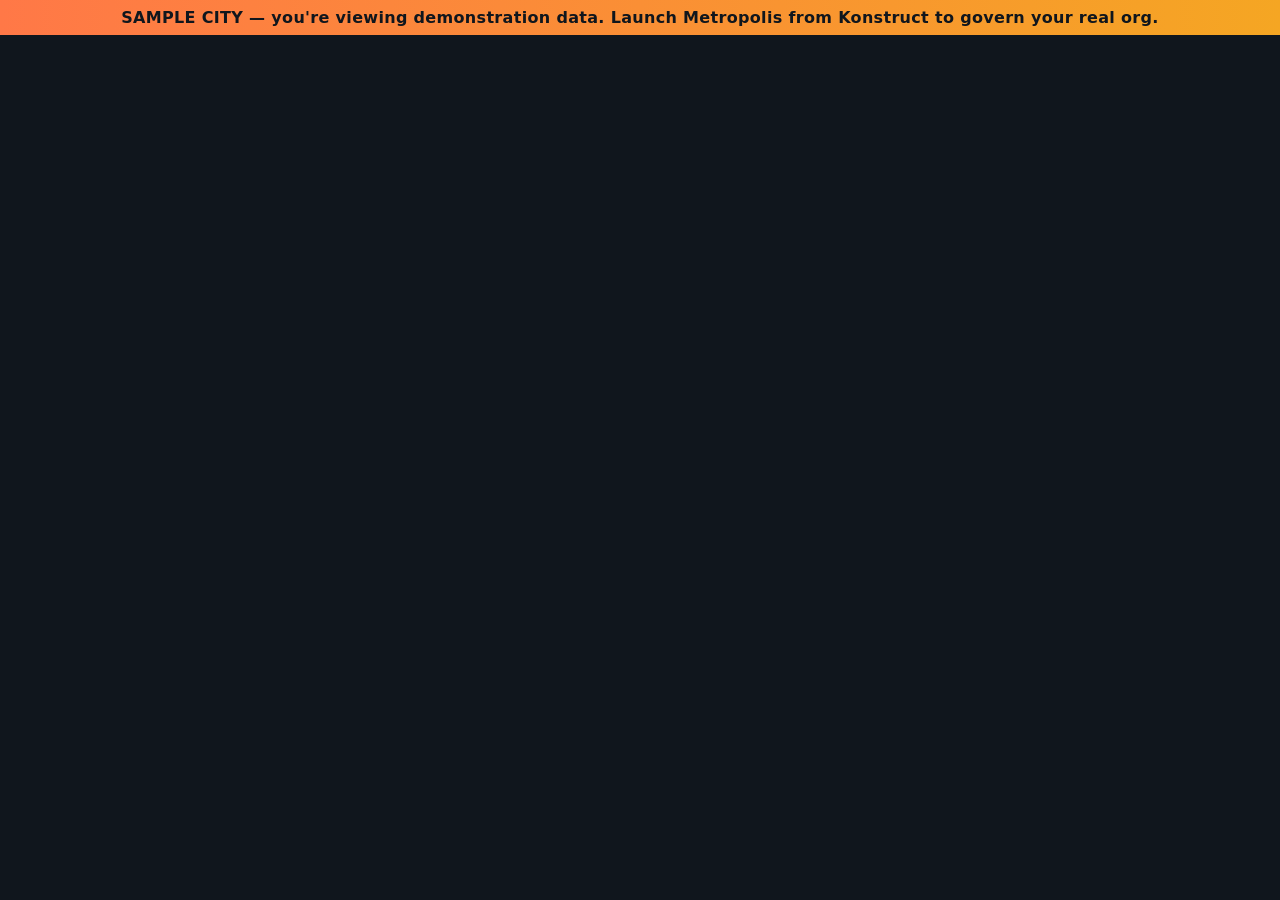
==== static/index.html @ d7d70e27 "feat(theme): metropolis skeleton — Go server, manifest, KONTRACT header, byte-copied kontract.js" ====
<!doctype html>
<html lang="en">
<head>
  <meta charset="utf-8" />
  <meta name="viewport" content="width=device-width, initial-scale=1.0, maximum-scale=1.0, user-scalable=no, viewport-fit=cover" />
  <title>Metropolis</title>
  <link rel="icon" href="./kontract-icon.svg" type="image/svg+xml" />
  <link rel="icon" href="./kontract-icon.png" type="image/png" sizes="64x64" />
  <link rel="stylesheet" href="./styles.css" />
  <script type="importmap">
    {
      "imports": {
        "three": "./vendor/three.module.min.js",
        "three/addons/": "./vendor/addons/"
      }
    }
  </script>
  <!-- kontract.js is a classic script: it defines the top-level `kontract`
       const that module code reads as a bare identifier (NOT window.kontract). -->
  <script src="./kontract.js"></script>
</head>
<body>
  <div id="stage">
    <div id="canvas-root"></div>
    <div id="labels-root" aria-hidden="true"></div>
  </div>

  <div id="hud">
    <div id="sample-banner" hidden></div>
    <header id="hud-top"></header>
    <aside id="hud-right"></aside>
    <footer id="hud-bottom"></footer>
    <div id="panel-root"></div>
    <div id="modal-root"></div>
    <div id="toast-stack"></div>
  </div>

  <div id="fallback" hidden></div>

  <script type="module" src="./js/main.js"></script>
</body>
</html>
---- static/styles.css ----
/* Metropolis — HUD chrome over the 3D city. Dark #10161d, golden-hour accents. */

:root {
  --ink: #10161d;
  --ink-2: #1a2230;
  --paper: #f3f5f7;
  --gold: #f5a623;
  --ember: #ff7847;
  --teal: #39c0c8;
  --danger: #ff4d4d;
  --hud-radius: 10px;
  --hud-border: 1px solid rgba(243, 245, 247, 0.14);
  --hud-bg: rgba(16, 22, 29, 0.86);
  font-family: "Avenir Next", "Segoe UI", system-ui, sans-serif;
}

* { box-sizing: border-box; margin: 0; padding: 0; }

html, body {
  height: 100%;
  overflow: hidden;
  background: var(--ink);
  color: var(--paper);
}

#stage, #canvas-root, #canvas-root canvas {
  position: absolute;
  inset: 0;
  width: 100%;
  height: 100%;
}

#labels-root {
  position: absolute;
  inset: 0;
  pointer-events: none;
  overflow: hidden;
}

#hud {
  position: absolute;
  inset: 0;
  pointer-events: none; /* children opt back in */
  display: flex;
  flex-direction: column;
}

#hud > * { pointer-events: auto; }

/* ---- standalone sample banner (honest, always visible when standalone) ---- */
#sample-banner {
  width: 100%;
  background: linear-gradient(90deg, var(--ember), var(--gold));
  color: var(--ink);
  font-weight: 700;
  text-align: center;
  padding: 8px 14px;
  letter-spacing: 0.02em;
}
#sample-banner[hidden] { display: none; }

/* ---- WebGL fallback: truthful DOM city directory ---- */
#fallback {
  position: absolute;
  inset: 0;
  overflow: auto;
  background: var(--ink);
  padding: 24px;
}
#fallback[hidden] { display: none; }

#toast-stack {
  position: absolute;
  top: 56px;
  right: 16px;
  display: flex;
  flex-direction: column;
  gap: 8px;
}
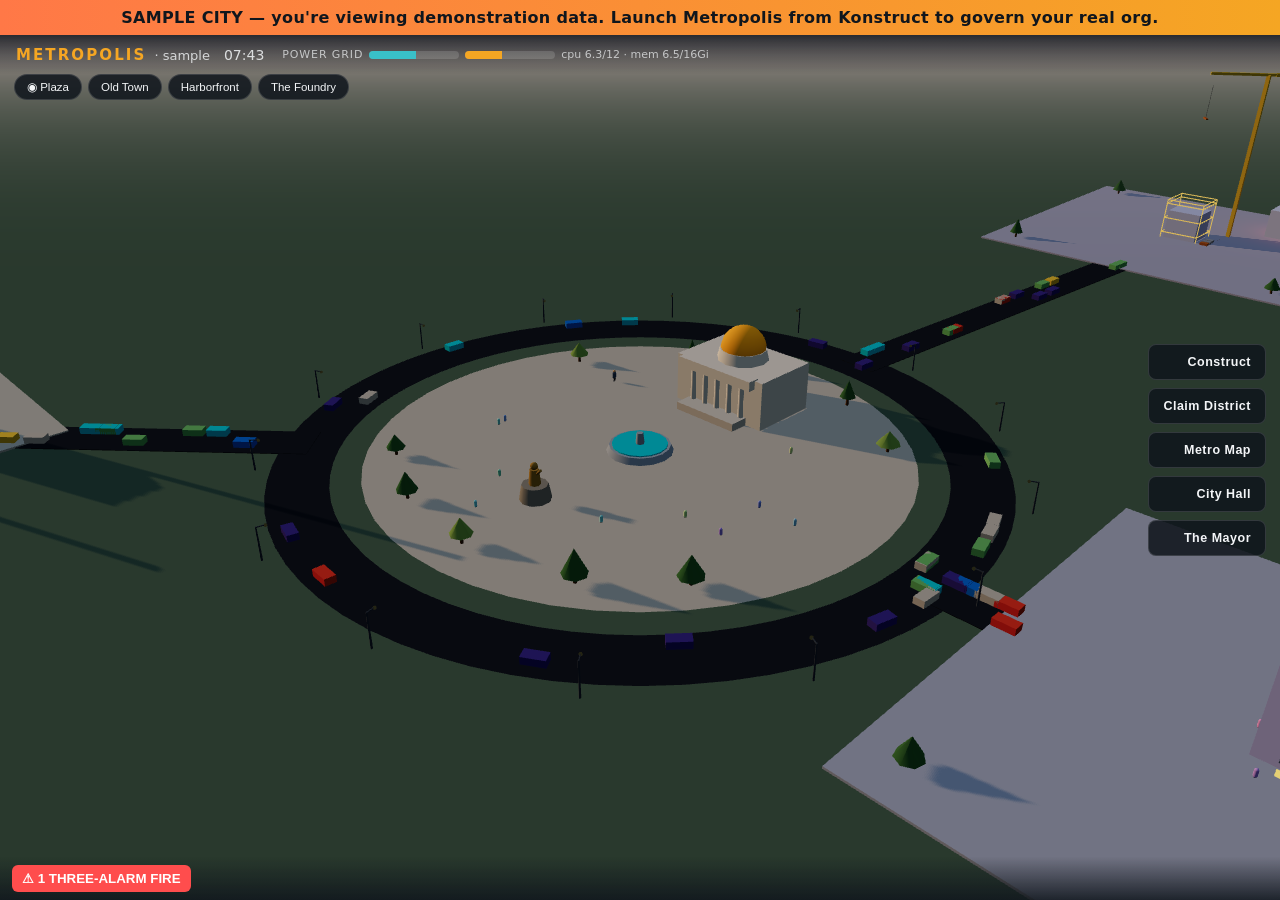
==== commit b21301e7: "refactor: kontract theme contract becomes theme theme.js exposes global theme with theme-rpc/theme-s" ====
--- a/static/index.html
+++ b/static/index.html
@@ -4,8 +4,8 @@
   <meta charset="utf-8" />
   <meta name="viewport" content="width=device-width, initial-scale=1.0, maximum-scale=1.0, user-scalable=no, viewport-fit=cover" />
   <title>Metropolis</title>
-  <link rel="icon" href="./kontract-icon.svg" type="image/svg+xml" />
-  <link rel="icon" href="./kontract-icon.png" type="image/png" sizes="64x64" />
+  <link rel="icon" href="./theme-icon.svg" type="image/svg+xml" />
+  <link rel="icon" href="./theme-icon.png" type="image/png" sizes="64x64" />
   <link rel="stylesheet" href="./styles.css" />
   <script type="importmap">
     {
@@ -15,9 +15,9 @@
       }
     }
   </script>
-  <!-- kontract.js is a classic script: it defines the top-level `kontract`
-       const that module code reads as a bare identifier (NOT window.kontract). -->
-  <script src="./kontract.js"></script>
+  <!-- theme.js is a classic script: it defines the top-level `theme`
+       const that module code reads as a bare identifier (NOT window.theme). -->
+  <script src="./theme.js"></script>
 </head>
 <body>
   <div id="stage">
--- a/static/styles.css
+++ b/static/styles.css
@@ -76,4 +76,259 @@
   display: flex;
   flex-direction: column;
   gap: 8px;
-}
+  z-index: 30;
+}
+
+/* ---- top bar ---- */
+#hud-top {
+  display: flex;
+  align-items: center;
+  gap: 18px;
+  padding: 10px 16px;
+  background: linear-gradient(180deg, rgba(16, 22, 29, 0.85), rgba(16, 22, 29, 0));
+}
+.brand strong { letter-spacing: 0.14em; font-size: 15px; color: var(--gold); }
+.hud-org { margin-left: 8px; color: var(--paper); opacity: 0.8; font-size: 13px; }
+.hud-clock { margin-left: 14px; font-variant-numeric: tabular-nums; font-size: 14px; color: var(--paper); opacity: 0.85; }
+
+.quota { display: flex; align-items: center; gap: 6px; }
+.quota-label { font-size: 11px; letter-spacing: 0.08em; text-transform: uppercase; opacity: 0.7; }
+.quota .bar {
+  width: 90px; height: 8px; border-radius: 4px; overflow: hidden;
+  background: rgba(243, 245, 247, 0.15); display: inline-block;
+}
+.quota .bar i { display: block; height: 100%; width: 0; background: var(--teal); transition: width 0.6s; }
+.quota .bar + .bar i { background: var(--gold); }
+.quota.hot .bar i { background: var(--danger); }
+.quota-text { font-size: 11px; opacity: 0.7; font-variant-numeric: tabular-nums; }
+
+/* ---- bottom: ticker + incidents ---- */
+#hud-bottom {
+  margin-top: auto;
+  display: flex;
+  align-items: center;
+  gap: 10px;
+  padding: 8px 12px;
+  background: linear-gradient(0deg, rgba(16, 22, 29, 0.85), rgba(16, 22, 29, 0));
+}
+.incidents {
+  background: var(--danger); color: #fff; border: 0; border-radius: 6px;
+  font-weight: 700; padding: 6px 10px; cursor: pointer; white-space: nowrap;
+  animation: throb 1.6s infinite;
+}
+@keyframes throb { 50% { transform: scale(1.05); } }
+.ticker { overflow: hidden; flex: 1; mask-image: linear-gradient(90deg, #000 92%, transparent); }
+.ticker-inner { display: flex; gap: 28px; white-space: nowrap; font-size: 12.5px; opacity: 0.85; }
+.tick::before { content: "◆ "; color: var(--gold); }
+
+/* ---- hover label ---- */
+.hover-label {
+  background: var(--hud-bg); border: var(--hud-border); border-radius: 6px;
+  padding: 4px 8px; font-size: 12px; display: flex; gap: 8px; align-items: baseline;
+  pointer-events: none; white-space: nowrap;
+}
+.hover-label strong { color: var(--gold); }
+.hover-label span { opacity: 0.85; font-size: 11px; }
+.hover-label span[data-phase="Failed"] { color: var(--danger); font-weight: 700; }
+
+/* ---- inspector panel ---- */
+#panel-root { position: absolute; top: 54px; right: 14px; bottom: 60px; pointer-events: none; z-index: 20; }
+.panel {
+  pointer-events: auto;
+  width: 300px; max-height: 100%; overflow-y: auto;
+  background: var(--hud-bg); border: var(--hud-border); border-radius: var(--hud-radius);
+  padding: 14px 16px; backdrop-filter: blur(6px);
+}
+.panel header { display: flex; align-items: center; justify-content: space-between; }
+.panel h2 { font-size: 16px; word-break: break-all; }
+.panel h3 { font-size: 12px; margin: 12px 0 6px; text-transform: uppercase; letter-spacing: 0.08em; opacity: 0.7; }
+.panel .x { background: none; border: 0; color: var(--paper); font-size: 20px; cursor: pointer; opacity: 0.7; }
+.phase-chip {
+  display: inline-block; border: 1.5px solid; border-radius: 5px;
+  font-size: 11px; font-weight: 800; letter-spacing: 0.06em;
+  padding: 3px 8px; margin: 8px 0;
+}
+.status-message { font-size: 12.5px; background: rgba(255, 77, 77, 0.12); border-left: 3px solid var(--danger); padding: 6px 8px; border-radius: 4px; word-break: break-word; }
+.panel a { color: var(--teal); font-size: 12.5px; word-break: break-all; }
+.igrid { display: grid; grid-template-columns: 1fr; gap: 3px; margin-top: 8px; }
+.irow { display: flex; justify-content: space-between; font-size: 12.5px; gap: 12px; }
+.ilabel { opacity: 0.6; }
+.ival { text-align: right; word-break: break-all; }
+.sparks small { opacity: 0.6; font-size: 10.5px; text-transform: uppercase; letter-spacing: 0.08em; }
+.spark { display: block; background: rgba(0, 0, 0, 0.25); border-radius: 4px; margin: 2px 0 8px; }
+.muted { opacity: 0.65; font-size: 12.5px; margin: 6px 0; }
+.district-apps { list-style: none; margin-top: 8px; }
+.district-apps li { display: flex; justify-content: space-between; align-items: baseline; gap: 10px; padding: 4px 0; }
+.linklike { background: none; border: 0; color: var(--teal); cursor: pointer; font-size: 13px; padding: 0; word-break: break-all; text-align: left; }
+.mini-phase { font-size: 10px; font-weight: 700; letter-spacing: 0.05em; white-space: nowrap; }
+
+/* ---- toasts + skip ---- */
+.toast {
+  background: var(--hud-bg); border: var(--hud-border); border-left: 3px solid var(--gold);
+  border-radius: 8px; padding: 10px 12px; min-width: 220px; max-width: 320px;
+  display: flex; flex-direction: column; gap: 2px; font-size: 12.5px;
+  transition: opacity 0.5s, transform 0.5s;
+}
+.toast-error { border-left-color: var(--danger); }
+.toast.gone { opacity: 0; transform: translateX(20px); }
+.skip-btn {
+  position: absolute; bottom: 76px; left: 50%; transform: translateX(-50%);
+  background: var(--hud-bg); border: var(--hud-border); color: var(--paper);
+  border-radius: 999px; padding: 8px 18px; cursor: pointer; font-size: 13px;
+  z-index: 25;
+}
+.skip-btn:hover { border-color: var(--gold); color: var(--gold); }
+
+/* ---- right rail ---- */
+#hud-right {
+  position: absolute; right: 14px; top: 50%; transform: translateY(-50%);
+  display: flex; flex-direction: column; gap: 8px; z-index: 10;
+}
+.rail-btn {
+  background: var(--hud-bg); border: var(--hud-border); color: var(--paper);
+  border-radius: 8px; padding: 10px 14px; cursor: pointer; font-size: 12.5px;
+  font-weight: 700; letter-spacing: 0.04em; text-align: right;
+}
+.rail-btn:hover { border-color: var(--gold); color: var(--gold); }
+
+/* panel sits above the rail when open */
+#panel-root { z-index: 20; }
+
+/* ---- modals ---- */
+.overlay {
+  position: absolute; inset: 0; background: rgba(5, 8, 12, 0.55);
+  display: flex; align-items: center; justify-content: center; z-index: 40;
+  pointer-events: auto;
+}
+.modal {
+  width: 420px; max-width: calc(100vw - 40px); max-height: 82vh; overflow-y: auto;
+  background: var(--ink-2); border: var(--hud-border); border-radius: 12px;
+  padding: 18px 20px;
+}
+.modal header { display: flex; justify-content: space-between; align-items: center; margin-bottom: 8px; }
+.modal h2 { font-size: 16px; }
+.modal label { display: block; font-size: 12px; opacity: 0.85; margin: 10px 0 4px; }
+.modal input[type="text"], .modal input[type="number"], .modal select {
+  width: 100%; box-sizing: border-box; background: rgba(0, 0, 0, 0.3);
+  border: var(--hud-border); border-radius: 6px; color: var(--paper);
+  padding: 8px 10px; font-size: 13.5px;
+}
+.modal .check { display: flex; align-items: center; gap: 8px; margin-top: 16px; }
+.modal .check input { width: auto; }
+.two-col { display: grid; grid-template-columns: 1fr 1fr; gap: 12px; }
+.slug-preview { color: var(--teal); }
+.mrow { display: flex; gap: 10px; justify-content: flex-end; margin-top: 16px; }
+.btn {
+  background: rgba(243, 245, 247, 0.08); border: var(--hud-border); color: var(--paper);
+  border-radius: 7px; padding: 9px 16px; cursor: pointer; font-size: 13px; font-weight: 700;
+}
+.btn.primary { background: var(--gold); border-color: var(--gold); color: var(--ink); }
+.btn.danger { background: var(--danger); border-color: var(--danger); color: #fff; }
+.btn:disabled { opacity: 0.5; cursor: wait; }
+.form-error { color: var(--danger); font-size: 12.5px; margin-top: 8px; }
+.size-grid { display: grid; grid-template-columns: repeat(4, 1fr); gap: 6px; }
+.size-btn {
+  background: rgba(0, 0, 0, 0.3); border: var(--hud-border); border-radius: 7px;
+  color: var(--paper); padding: 8px 4px; cursor: pointer; display: flex;
+  flex-direction: column; align-items: center; gap: 2px;
+}
+.size-btn small { opacity: 0.6; font-size: 9.5px; }
+.size-btn.sel { border-color: var(--gold); color: var(--gold); }
+.fit { margin-top: 14px; display: flex; flex-direction: column; gap: 4px; }
+.bar.wide { width: 100%; height: 10px; border-radius: 5px; background: rgba(243, 245, 247, 0.12); overflow: hidden; display: block; }
+.bar.wide i { display: block; height: 100%; width: 0; background: var(--teal); transition: width 0.4s, background 0.4s; }
+
+/* ---- inspector actions & tabs ---- */
+.actions { display: flex; flex-wrap: wrap; gap: 6px; margin: 10px 0; }
+.mini-btn {
+  background: rgba(243, 245, 247, 0.08); border: var(--hud-border); color: var(--paper);
+  border-radius: 5px; padding: 4px 9px; cursor: pointer; font-size: 11.5px;
+}
+.mini-btn:hover { border-color: var(--gold); color: var(--gold); }
+.mini-btn.danger:hover { border-color: var(--danger); color: var(--danger); }
+.scale-ctl { display: inline-flex; align-items: center; gap: 4px; }
+.branch-ctl { display: inline-flex; gap: 4px; }
+.inline-input {
+  width: 90px; background: rgba(0, 0, 0, 0.3); border: var(--hud-border);
+  border-radius: 5px; color: var(--paper); padding: 3px 6px; font-size: 12px;
+}
+.tabs { display: flex; gap: 2px; margin-top: 12px; border-bottom: var(--hud-border); }
+.tab {
+  background: none; border: 0; color: var(--paper); opacity: 0.55; cursor: pointer;
+  font-size: 12px; padding: 6px 10px; border-bottom: 2px solid transparent;
+}
+.tab.on { opacity: 1; border-bottom-color: var(--gold); color: var(--gold); }
+.wire {
+  background: rgba(0, 0, 0, 0.35); border-radius: 6px; padding: 8px;
+  font-size: 10.5px; line-height: 1.5; max-height: 220px; overflow-y: auto;
+  white-space: pre-wrap; word-break: break-all; margin-top: 8px;
+}
+.env-row { display: grid; grid-template-columns: 1fr 1.4fr; gap: 6px; margin-bottom: 6px; }
+.history { margin-top: 8px; display: flex; flex-direction: column; gap: 4px; }
+.hrow { display: flex; gap: 8px; font-size: 11.5px; align-items: baseline; }
+.hrow b { color: var(--gold); }
+.hphase { font-weight: 700; font-size: 10.5px; }
+
+/* ---- game layer ---- */
+.hud-mayor { margin-left: auto; font-size: 12px; opacity: 0.85; color: var(--gold); white-space: nowrap; }
+.mayor-head { margin-bottom: 6px; }
+.slot-row h3 { text-transform: capitalize; }
+.cos-grid { display: grid; grid-template-columns: 1fr 1fr; gap: 6px; }
+.cos-btn {
+  background: rgba(0, 0, 0, 0.3); border: var(--hud-border); border-radius: 7px;
+  color: var(--paper); padding: 8px; cursor: pointer; text-align: left;
+  display: flex; flex-direction: column; gap: 2px;
+}
+.cos-btn small { opacity: 0.6; font-size: 10px; }
+.cos-btn.sel { border-color: var(--gold); }
+.cos-btn.sel b { color: var(--gold); }
+.cos-btn.locked { opacity: 0.45; cursor: not-allowed; }
+.quests { display: flex; flex-direction: column; gap: 4px; }
+.quest-row { display: flex; gap: 8px; align-items: baseline; font-size: 13px; }
+.quest-row.done { opacity: 0.55; }
+.quest-row.done .q-title { text-decoration: line-through; }
+.q-mark { color: var(--gold); width: 14px; }
+.q-xp { margin-left: auto; font-size: 11px; opacity: 0.7; }
+.shop-row {
+  display: flex; justify-content: space-between; align-items: center; gap: 12px;
+  padding: 8px 0; border-bottom: 1px solid rgba(243, 245, 247, 0.08);
+}
+.shop-row p { margin: 2px 0 0; }
+.shop-row .btn { text-decoration: none; white-space: nowrap; }
+
+/* ---- metro map ---- */
+.map-panel {
+  position: absolute; top: 54px; left: 14px; width: 300px;
+  background: var(--hud-bg); border: var(--hud-border); border-radius: var(--hud-radius);
+  padding: 14px 16px; backdrop-filter: blur(6px); z-index: 22;
+}
+.map-panel h2 { font-size: 16px; color: var(--gold); }
+.map-panel .check { display: flex; align-items: center; gap: 8px; font-size: 12.5px; margin-top: 10px; }
+.map-label {
+  background: rgba(16, 22, 29, 0.82); border: var(--hud-border); border-radius: 5px;
+  padding: 2px 7px; font-size: 11px; display: flex; flex-direction: column;
+  pointer-events: none; white-space: nowrap;
+}
+.map-label strong { color: var(--gold); }
+.map-label span { font-size: 10px; font-weight: 700; }
+.map-label small { font-size: 9.5px; opacity: 0.7; }
+.district-label { color: var(--teal); font-weight: 700; font-size: 12px; }
+
+/* ---- district jump chips ---- */
+.district-chips {
+  display: flex; gap: 6px; flex-wrap: wrap; max-width: 52vw;
+  padding: 0 14px 6px; align-self: flex-start;
+}
+.d-chip {
+  background: var(--hud-bg); border: var(--hud-border); color: var(--paper);
+  border-radius: 999px; padding: 5px 12px; cursor: pointer; font-size: 11.5px;
+}
+.d-chip:hover { border-color: var(--teal); color: var(--teal); }
+
+/* ---- mayor portrait ---- */
+.mayor-head { display: flex; gap: 16px; align-items: flex-start; margin-bottom: 6px; }
+.mayor-portrait {
+  background: rgba(0, 0, 0, 0.3); border: var(--hud-border); border-radius: 10px;
+  padding: 8px; flex-shrink: 0;
+}
+.mayor-stats { flex: 1; }
